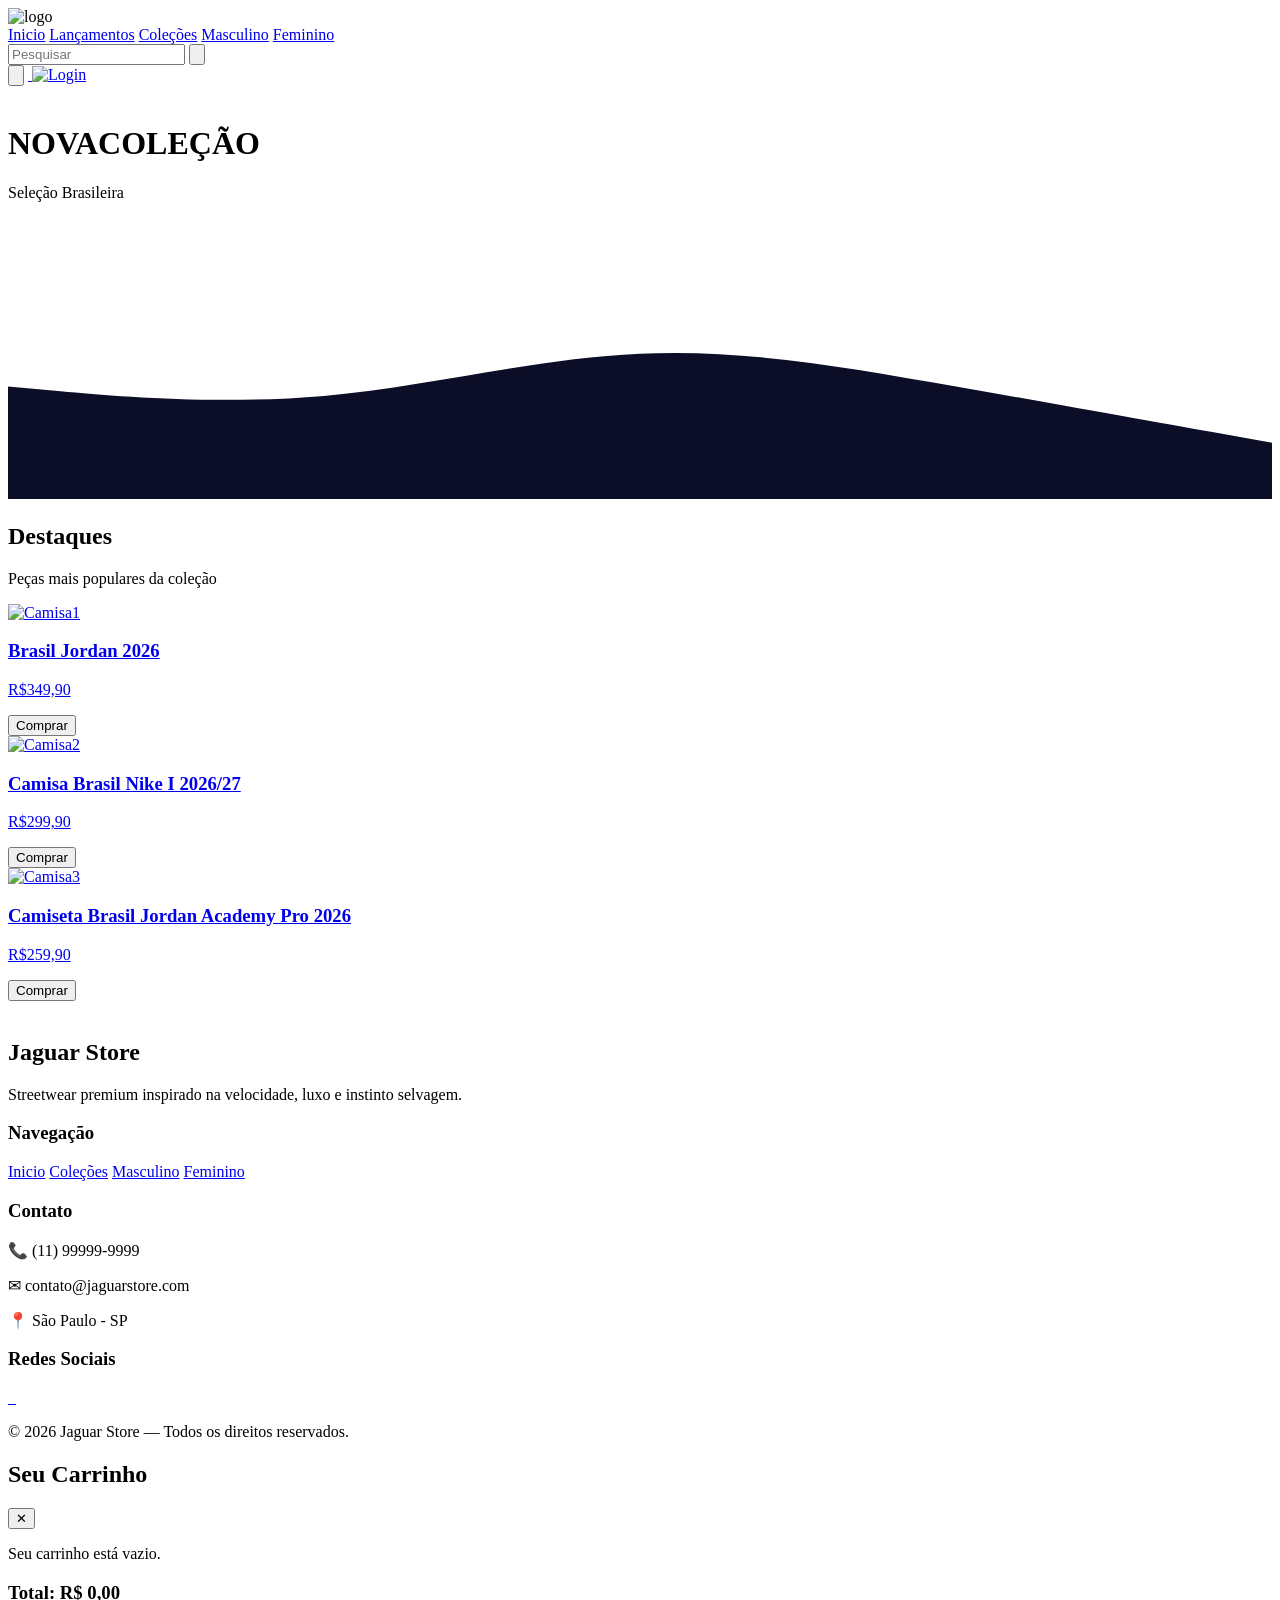
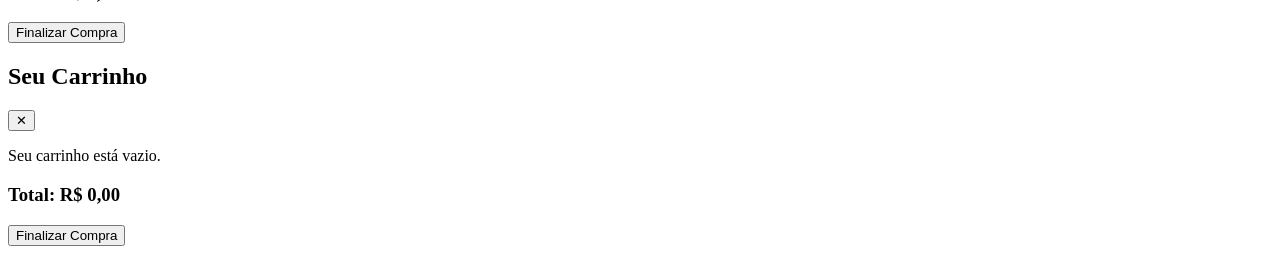
==== index.html @ 78019a93 "Rename site-camisas/index.html to index.html" ====
<!DOCTYPE html>
<html lang="pt-br">

<head>

<meta charset="UTF-8">
<meta name="viewport" content="width=device-width, initial-scale=1.0">

<title>Jaguar Store</title>

<link rel="stylesheet" href="estilo.css">

<style>
@import url('https://fonts.googleapis.com/css2?family=Climate+Crisis:YEAR@1979&family=Montserrat:wght@300;400;500;600;700&display=swap');
</style>

</head>

<body>

<!-- HEADER -->

<header>

<nav class="menu">

<!-- LOGO -->

<img src="imagens/leopard-jaguar-vector-sketch-Graphics-14403663-3-580x387-removebg-preview.png"
alt="logo"
class="logo">

<div class="menu-toggle" onclick="toggleMenu()">

<span></span>
<span></span>
<span></span>

</div>

<!-- LINKS -->

<div class="Links" id="mobileMenu">

<a href="index.html">Inicio</a>
<a href="#">Lançamentos</a>
<a href="#">Coleções</a>
<a href="#">Masculino</a>
<a href="#">Feminino</a>

</div>

<!-- PESQUISA -->

<div class="pesquisar">

<input type="text" placeholder="Pesquisar">

<button>
<img src="imagens/64673.png" alt="">
</button>

</div>

<!-- ICONES -->

<div class="header-icons">

<button class="fav-btn"
onclick="toggleFavorite(event, this)">

<img src="imagens/coracao2.png"
alt="">

</button>

<a href="#"
onclick="toggleCart()">

<img src="imagens/carrinho.png"
alt=""
class="icon-img">

</a>

<a href="#">
<img src="imagens/user3.png"
alt="Login"
class="icon-img">
</a>

</div>

</nav>

</header>

<!-- BANNER -->

<div class="main-banner">

<div class="slides">

<img src="imagens/streetwear-collection-2_low.webp" alt="">

<img src="imagens/streetwear_collection_1_3a67cfd645.jpg" alt="">

<img src="imagens/jordan_brand_x_brasil_away_kit_2e76a03cfc.jpg" alt="">

</div>

</div>

<!-- TEXTO DO BANNER -->

<div class="textimg">

<h1>NOVA<span>COLEÇÃO</span></h1>

<p>Seleção Brasileira</p>

</div>

<!-- ONDA -->

<div class="wave-divider">

<svg xmlns="http://www.w3.org/2000/svg"
viewBox="0 0 1440 320"
preserveAspectRatio="none">

<path fill="#0c0d26"
fill-opacity="1"

d="M0,192L60,197.3C120,203,240,213,360,202.7C480,192,600,160,720,154.7C840,149,960,171,1080,192C1200,213,1320,235,1380,245.3L1440,256L1440,320L1380,320C1320,320,1200,320,1080,320C960,320,840,320,720,320C600,320,480,320,360,320C240,320,120,320,60,320L0,320Z">

</path>

</svg>

</div>

<!-- CONTEUDO -->
<!--CARDS-->
<div class="container">
    <section class="products">

<div class="section-title">
    <h2>Destaques</h2>
<p>Peças mais populares da coleção</p>
</div>

<div class="cards-container">
<!--CARD1-->
<a href="Camiseta.html" class="card">
<div class="card-image">
<img src="imagens/Camisa1" alt="Camisa1">
</div>
<div class="card-info">
<h3>Brasil Jordan 2026</h3>
<p class="price">R$349,90</p>
<button>Comprar</button>
</div>
</a>


<!--CARD2-->
<a href="Camiseta2.html" class="card">
<div class="card-image">
<img src="imagens/Camisa2" alt="Camisa2">
</div>
<div class="card-info">
<h3>Camisa Brasil Nike I 2026/27</h3>
<p class="price">R$299,90</p>
<button>Comprar</button>
</div>
</a>


<!--CARD3-->
<a href="Camiseta3.html" class="card">
<div class="card-image">
<img src="imagens/Camisa3" alt="Camisa3">
</div>
<div class="card-info">
<h3>Camiseta Brasil Jordan Academy Pro 2026</h3>
<p class="price">R$259,90</p>
<button>Comprar</button>
</div>
</a>
</div>
</section>
</div>

<!-- FOOTER -->

<footer class="footer">

<div class="footer-container">

<!-- LOGO -->

<div class="footer-brand">

<img
src="imagens/leopard-jaguar-vector-sketch-Graphics-14403663-3-580x387-removebg-preview.png"
alt="">

<h2>Jaguar Store</h2>

<p>
Streetwear premium inspirado na velocidade,
luxo e instinto selvagem.
</p>

</div>

<!-- LINKS -->

<div class="footer-links">

<h3>Navegação</h3>

<a href="#">Inicio</a>
<a href="#">Coleções</a>
<a href="#">Masculino</a>
<a href="#">Feminino</a>

</div>

<!-- CONTATO -->

<div class="footer-contact">

<h3>Contato</h3>

<p>📞 (11) 99999-9999</p>

<p>✉ contato@jaguarstore.com</p>

<p>📍 São Paulo - SP</p>

</div>

<!-- REDES -->

<div class="footer-social">

<h3>Redes Sociais</h3>

<div class="social-icons">

<a href="#">
<img src="imagens/instagram.png" alt="">
</a>

<a href="#">
<img src="imagens/tiktok.png" alt="">
</a>

<a href="#">
<img src="imagens/twitter.png" alt="">
</a>

</div>

</div>

</div>

<div class="footer-bottom">

<p>
© 2026 Jaguar Store — Todos os direitos reservados.
</p>

</div>

</footer>
<!-- CARRINHO -->

<div class="cart-sidebar" id="cartSidebar">

<div class="cart-header">

<h2>Seu Carrinho</h2>

<button onclick="toggleCart()">
✕
</button>

</div>

<div class="cart-items" id="cartItems">

<p class="empty-cart">
Seu carrinho está vazio.
</p>

</div>

<div class="cart-footer">

<h3 id="cartTotal">
Total: R$ 0,00
</h3>

<button class="checkout-btn">
Finalizar Compra
</button>

</div>

</div>
<script>

/* MENU MOBILE */

function toggleMenu(){

document
.getElementById("mobileMenu")
.classList
.toggle("active");

}

/* CARRINHO */

function toggleCart(){

document
.getElementById("cartSidebar")
.classList
.toggle("active");

}

/* FAVORITOS */

function toggleFavorite(event, button){

event.preventDefault();

button.classList.toggle("favorited");

}

/* SLIDER PRODUTO */

const images = [
"imagens/camisa1.webp",
"imagens/camisa2.webp",
"imagens/camisa3.webp"
];

let current = 0;

const mainImage =
document.getElementById("currentImage");

/* TROCA MANUAL */

function changeImage(element){

if(!mainImage) return;

mainImage.src = element.src;

}

/* AUTO SLIDE */

function autoSlide(){

if(!mainImage) return;

current++;

if(current >= images.length){
current = 0;
}

mainImage.style.opacity = "0.6";

setTimeout(() => {

mainImage.src = images[current];

mainImage.style.opacity = "1";

}, 250);

}

/* TEMPO */

if(mainImage){
setInterval(autoSlide, 5000);
}
</script>
<!-- CARRINHO -->

<div class="cart-sidebar" id="cartSidebar">

<div class="cart-header">

<h2>Seu Carrinho</h2>

<button onclick="toggleCart()">
✕
</button>

</div>

<div class="cart-items" id="cartItems">

<p class="empty-cart">
Seu carrinho está vazio.
</p>

</div>

<div class="cart-footer">

<h3 id="cartTotal">
Total: R$ 0,00
</h3>

<button class="checkout-btn">
Finalizar Compra
</button>

</div>

</div>
        </body>
        


</html>
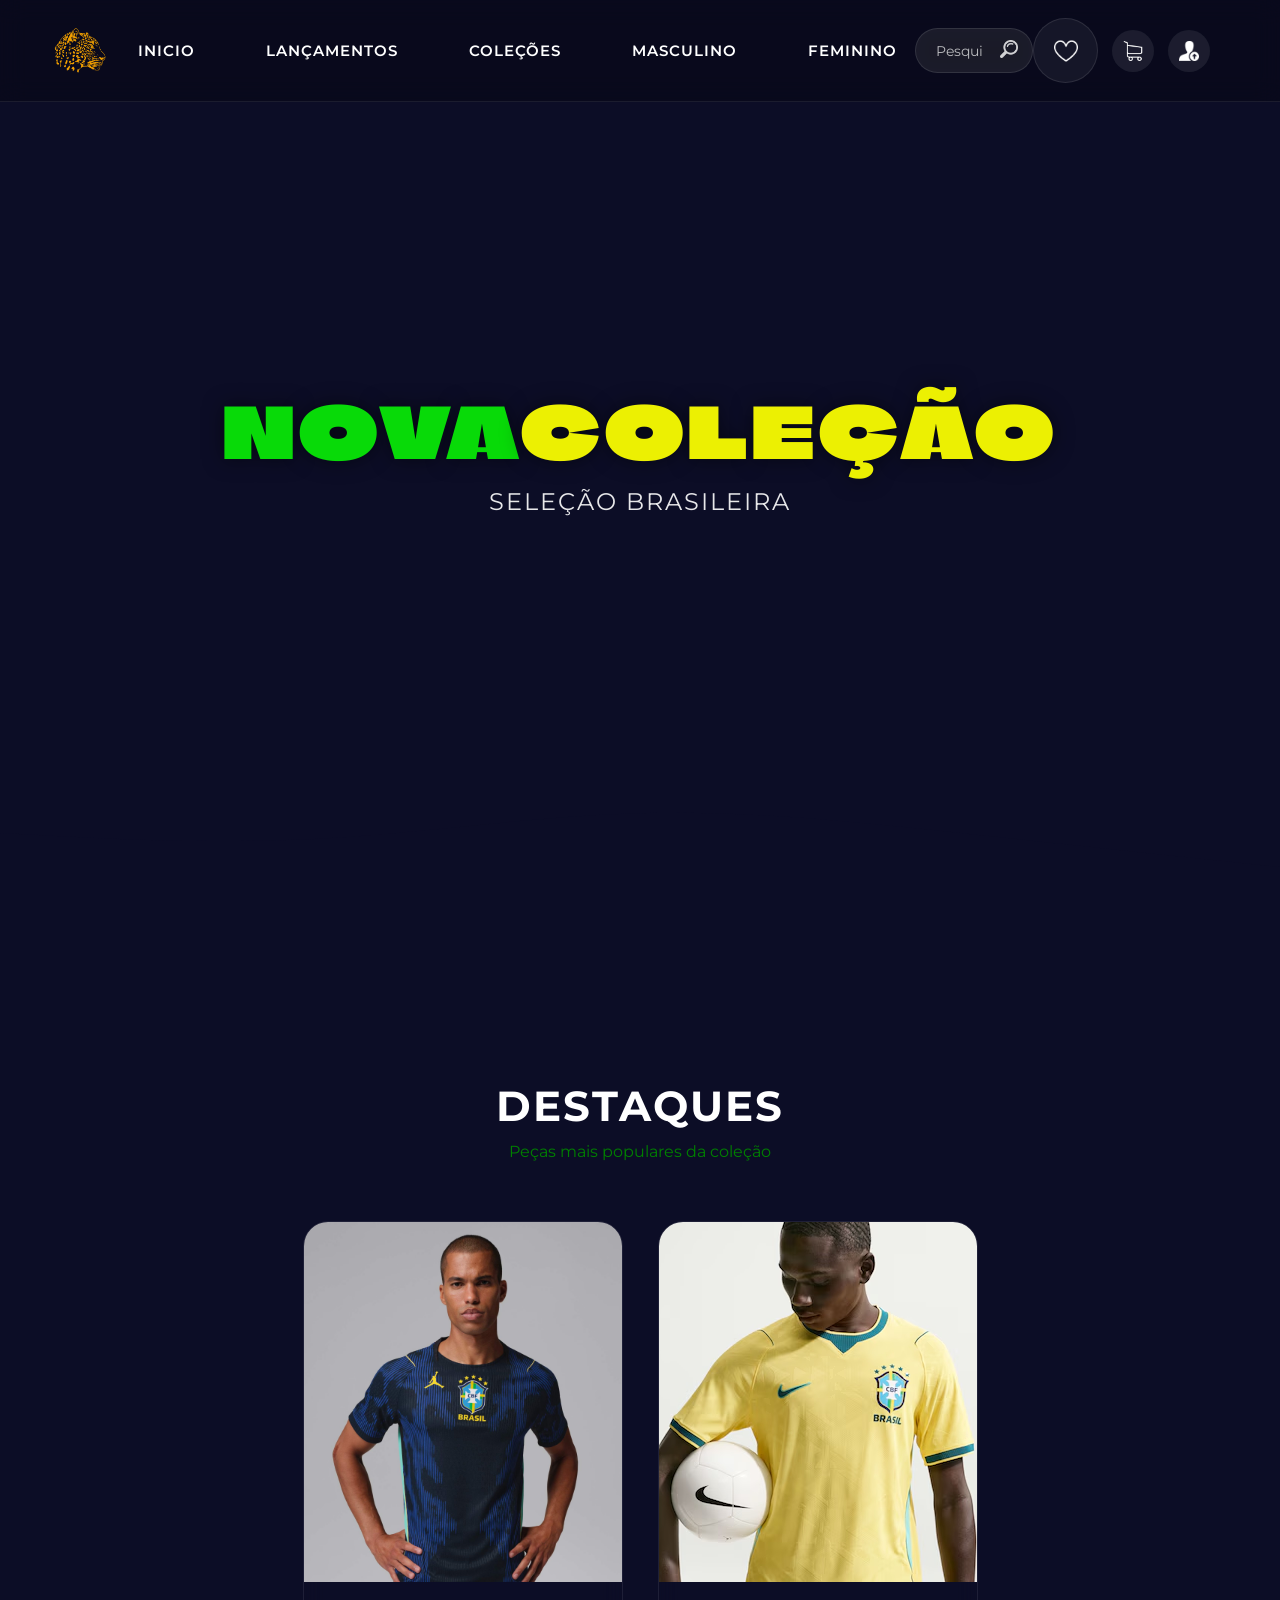
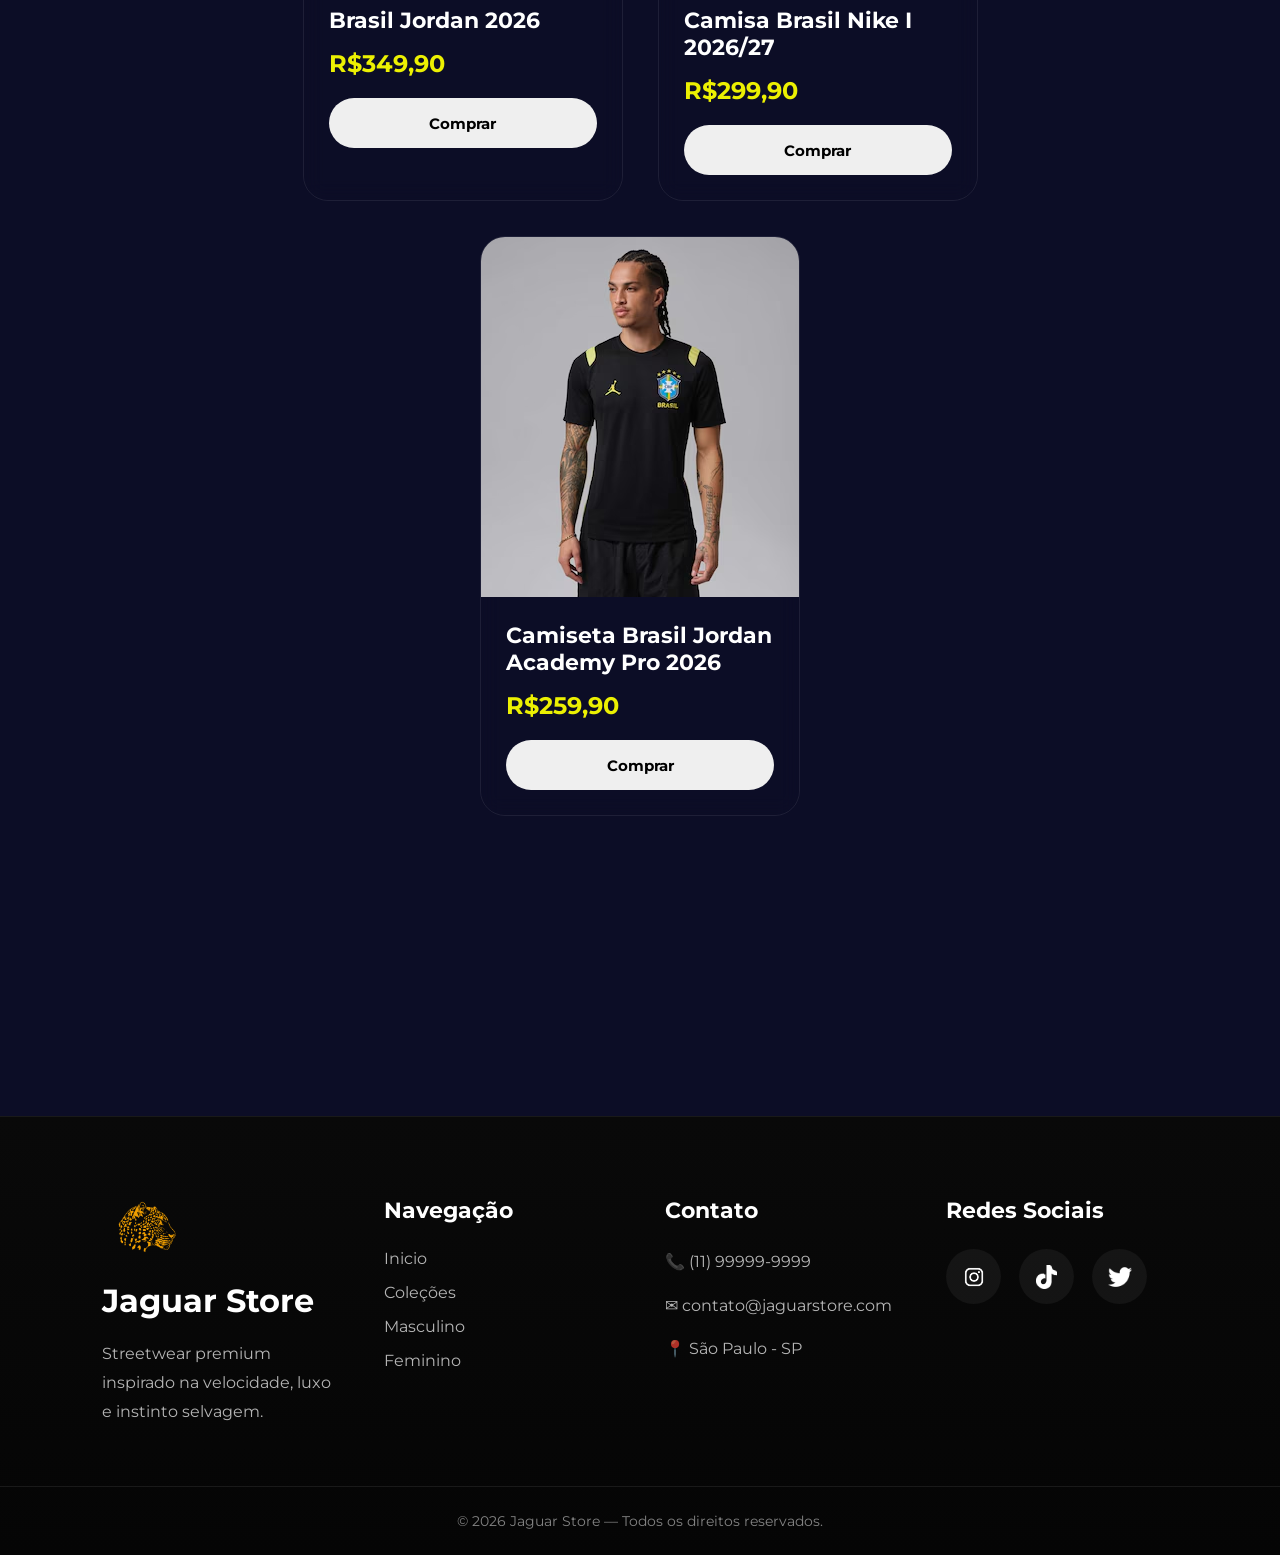
==== commit 8ad88a9c: "Add files via upload" ====
--- a/index.html
+++ b/index.html
@@ -438,4 +438,4 @@
         
 
 
-</html>
+</html>
--- a/estilo.css
+++ b/estilo.css
@@ -0,0 +1,1510 @@
+*{
+  margin: 0;
+  padding: 0;
+  box-sizing: border-box;
+  font-family: "Montserrat", Arial, sans-serif;
+  }
+  
+  body{
+  background-color: #0c0d26;
+  overflow-x: hidden;
+  }
+  
+  /* MENU */
+  
+  .menu{
+  display: flex;
+  align-items: center;
+  justify-content: space-between;
+  
+  padding: 18px 40px;
+  
+  width: 100%;
+  
+  position: fixed;
+  top: 0;
+  left: 0;
+  
+  z-index: 1000;
+  
+  background: rgba(0,0,0,0.25);
+  backdrop-filter: blur(12px);
+  
+  border-bottom: 1px solid rgba(255,255,255,0.08);
+  
+  transition: 0.3s;
+  }
+  
+  /* LOGO */
+  
+  .logo{
+  width: 80px;
+  
+  filter: brightness(0) saturate(100%) invert(58%) sepia(90%)
+  saturate(1400%) hue-rotate(5deg);
+  
+  transition: 0.3s;
+  }
+  
+  .logo:hover{
+  transform: scale(1.05);
+  }
+  
+  /* LINKS */
+  
+  .Links{
+  display: flex;
+  gap: 35px;
+  }
+  
+  .Links a{
+  color: white;
+  text-decoration: none;
+  
+  font-size: 15px;
+  font-weight: 600;
+  
+  text-transform: uppercase;
+  letter-spacing: 1px;
+  
+  padding: 10px 18px;
+  
+  border-radius: 30px;
+  
+  transition: 0.3s ease;
+  }
+  
+  .Links a:hover{
+  background: rgba(255,255,255,0.08);
+  
+  color: rgb(236, 240, 2);
+  
+  box-shadow: 0 0 15px rgba(236,240,2,0.25);
+  
+  transform: translateY(-2px);
+  }
+  
+  /* PESQUISA */
+  
+  .pesquisar{
+  display: flex;
+  align-items: center;
+  
+  position: relative;
+  
+  width: 320px;
+  height: 45px;
+  }
+  
+  .pesquisar input{
+  width: 100%;
+  height: 100%;
+  
+  padding: 0 50px 0 20px;
+  
+  border-radius: 40px;
+  
+  border: 1px solid rgba(255,255,255,0.1);
+  
+  background: rgba(255,255,255,0.08);
+  
+  backdrop-filter: blur(10px);
+  
+  outline: none;
+  
+  color: white;
+  
+  font-size: 14px;
+  
+  transition: 0.3s;
+  }
+  
+  .pesquisar input::placeholder{
+  color: rgba(255,255,255,0.7);
+  }
+  
+  .pesquisar input:focus{
+  border: 1px solid rgba(236,240,2,0.5);
+  
+  background: rgba(255,255,255,0.12);
+  
+  box-shadow: 0 0 15px rgba(236,240,2,0.2);
+  }
+  
+  .pesquisar button{
+  position: absolute;
+  
+  right: 15px;
+  
+  background: none;
+  border: none;
+  
+  cursor: pointer;
+  }
+  
+  .pesquisar button img{
+  width: 18px;
+  height: 18px;
+  
+  filter: brightness(0) invert(1);
+  
+  opacity: 0.8;
+  }
+  
+  /* ICONES */
+  
+  .header-icons{
+  display: flex;
+  align-items: center;
+  
+  gap: 14px;
+  
+  margin-right: 30px;
+  }
+  
+  .header-icons a{
+  width: 42px;
+  height: 42px;
+  
+  display: flex;
+  align-items: center;
+  justify-content: center;
+  
+  border-radius: 50%;
+  
+  background: rgba(255,255,255,0.08);
+  
+  transition: 0.3s;
+  }
+  
+  .header-icons a:hover{
+  background: rgba(236,240,2,0.15);
+  
+  transform: translateY(-3px);
+  
+  box-shadow: 0 0 15px rgba(236,240,2,0.3);
+  }
+  
+  .icon-img{
+  width: 20px;
+  height: 20px;
+  
+  object-fit: contain;
+  
+  filter: brightness(0) invert(1);
+  
+  transition: 0.3s;
+  }
+  
+  /* BANNER */
+  
+  .main-banner{
+  width: 100%;
+  height: 100vh;
+  
+  overflow: hidden;
+  
+  position: relative;
+  }
+  
+  .slides{
+  position: relative;
+  
+  width: 100%;
+  height: 100%;
+  }
+  
+  .slides img{
+  position: absolute;
+  
+  width: 100%;
+  height: 100%;
+  
+  object-fit: cover;
+  
+  opacity: 0;
+  
+  animation: fadeBanner 15s infinite;
+  }
+  
+  .slides img:nth-child(1){
+  animation-delay: 0s;
+  }
+  
+  .slides img:nth-child(2){
+  animation-delay: 5s;
+  }
+  
+  .slides img:nth-child(3){
+  animation-delay: 10s;
+  }
+  
+  @keyframes fadeBanner{
+  
+  0%{
+  opacity: 0;
+  }
+  
+  5%{
+  opacity: 1;
+  }
+  
+  30%{
+  opacity: 1;
+  }
+  
+  35%{
+  opacity: 0;
+  }
+  
+  100%{
+  opacity: 0;
+  }
+  
+  }
+  
+  /* TEXTO DO BANNER */
+  
+  .textimg{
+  position: absolute;
+  
+  top: 50%;
+  left: 50%;
+  
+  transform: translate(-50%, -50%);
+  
+  text-align: center;
+  
+  color: white;
+  
+  z-index: 10;
+  }
+  
+  .textimg h1{
+  font-size: 70px;
+  
+  letter-spacing: 5px;
+  
+  font-family: "Climate Crisis", sans-serif;
+  
+  font-variation-settings:"YEAR" 1979;
+  
+  color: rgb(8, 218, 8);
+  
+  text-shadow: 0 0 20px rgba(0,0,0,0.5);
+  }
+  
+  .textimg h1 span{
+  color: rgb(236, 240, 2);
+  
+  font-family: "Climate Crisis", sans-serif;
+  font-variation-settings:"YEAR" 1979;
+  }
+  
+  .textimg p{
+  font-size: 24px;
+  
+  margin-top: 10px;
+  
+  letter-spacing: 2px;
+  
+  text-transform: uppercase;
+  
+  color: rgba(255,255,255,0.9);
+  }
+  
+  /* ONDA */
+  
+  .wave-divider{
+  position: absolute;
+  bottom: -1px;
+  width: 100%;
+  left: 0;
+  overflow: hidden;
+  line-height: 0;
+  z-index: 15;
+  }
+  
+  .wave-divider svg{
+  display: block;
+  
+  width: 100%;
+  height: 170px;
+  }
+
+  body {
+    overflow-x: hidden;
+  }
+  
+  /* CONTEUDO ABAIXO */
+  
+  .container{
+  padding: 80px 8%;
+  min-height: 500px;
+  }
+
+
+
+
+  /*PRODUTOS*/
+
+.products{
+  padding: 100px 8%;
+  position: relative !important;
+  z-index: 30;
+}
+
+
+.section-title{
+text-align: center;
+margin-bottom: 60px;
+}
+
+.section-title h2{
+font-size: 42px;
+color: rgb(255, 255, 255);
+margin-bottom: 10px;
+letter-spacing: 2px;
+text-transform: uppercase;
+}
+
+.section-title p{
+  color: green;
+  font-size: 16px;
+}
+
+.cards-container{
+  display: flex !important;
+  justify-content: center !important;
+  gap: 35px;
+flex-wrap: wrap;
+}
+
+
+/*CARDS*/
+
+.card{
+width: 320px;
+background: rgba(255, 255, 255, 0,5);
+border: 1px solid rgba(255, 255, 255,0.08);
+border-radius: 25px;
+overflow: hidden;
+backdrop-filter: blur(10px);
+transition: 0.4s ease;
+position: relative !important;
+text-decoration: none;
+color: white;
+}
+
+.card h3{
+text-decoration: none;
+color: white;
+}
+
+.card:visited{
+color: white;
+}
+
+
+
+.card:hover{
+  transform: translateY(-10px);
+  box-shadow: rgba(0, 190, 9, 0.322) 0px 50px 80px -20px, rgba(0, 190, 9, 0.322) 0px 30px 60px -30px;
+}
+
+/*IMAGEM*/
+
+.card-image{
+  width: 100%;
+  height: 360px;
+  overflow: hidden;
+}
+
+.card-image img{
+width: 100%;
+height: 100%;
+object-fit: cover;
+transition: 0.5s;
+}
+
+.card:hover .card-image img{
+  transform: scale(1.05);
+}
+
+/*INFO*/
+
+.card-info{
+  padding: 25px;
+}
+
+.card-info h3{
+  color: white;
+  font-size: 22px;
+  margin-bottom: 15px;
+}
+
+.price{
+  font-size: 24px;
+  font-weight: bold;
+  color: rgb(236, 240, 2);
+  margin-bottom: 20px;
+}
+
+/*BOTAO*/
+
+.card-info button{
+  width: 100%;
+  height: 50px;
+  border: none;
+  border-radius: 40px;
+  background: linear-gradient(90deg, (rgb(8, 218, 8)) rgb(236, 240, 2));
+  color: black;
+  font-size: 15px;
+  font-weight: bold;
+  cursor: pointer;
+  transition: 0.3s;
+}
+
+.card-info button:hover{
+  transform: scale(1.03);
+  box-shadow: 0 0 20px rgba(236, 240, 2, 0.35);
+}
+
+/* PAGINA PRODUTO */
+
+.product-page{
+width: 100%;
+
+min-height: 100vh;
+
+padding: 140px 7% 80px;
+
+display: flex;
+justify-content: center;
+align-items: flex-start;
+
+gap: 90px;
+
+background:
+linear-gradient(
+180deg,
+#080808,
+#0c0d26
+);
+
+flex-wrap: wrap;
+}
+
+/* GALERIA */
+
+.product-gallery{
+flex: 1;
+min-width: 350px;
+max-width: 650px;
+}
+
+/* IMAGEM PRINCIPAL */
+
+.main-product-image{
+width: 100%;
+
+height: 700px;
+
+background: rgba(255,255,255,0.04);
+
+border-radius: 35px;
+
+overflow: hidden;
+
+display: flex;
+align-items: center;
+justify-content: center;
+
+backdrop-filter: blur(10px);
+
+border: 1px solid rgba(255,255,255,0.08);
+}
+
+.main-product-image img{
+width: 100%;
+height: 100%;
+
+object-fit: cover;
+
+transition: 0.5s;
+}
+
+/* MINIATURAS */
+
+.product-thumbs{
+display: flex;
+
+gap: 18px;
+
+margin-top: 25px;
+}
+
+.product-thumbs img{
+width: 110px;
+height: 110px;
+
+object-fit: cover;
+
+border-radius: 20px;
+
+cursor: pointer;
+
+border: 2px solid transparent;
+
+transition: 0.3s;
+}
+
+.product-thumbs img:hover{
+border-color: rgb(236,240,2);
+
+transform: translateY(-5px);
+}
+
+/* DESCRIÇÃO */
+
+.product-description-box{
+margin-top: 40px;
+
+padding: 30px;
+
+border-radius: 30px;
+
+background: rgba(255,255,255,0.04);
+
+border: 1px solid rgba(255,255,255,0.08);
+
+backdrop-filter: blur(10px);
+}
+
+.product-description-box h3{
+font-size: 24px;
+
+color: white;
+
+margin-bottom: 20px;
+}
+
+.product-description-box p{
+color: rgba(255,255,255,0.75);
+
+font-size: 16px;
+
+line-height: 1.9;
+}
+
+/* DIREITA */
+
+.product-info{
+flex: 1;
+
+min-width: 320px;
+max-width: 500px;
+
+padding-top: 40px;
+
+color: white;
+}
+
+/* TITULO */
+
+.product-info h1{
+font-size: 56px;
+
+line-height: 1.1;
+
+margin-bottom: 30px;
+
+text-transform: uppercase;
+}
+
+/* PREÇO */
+
+.product-price{
+font-size: 42px;
+
+font-weight: bold;
+
+color: rgb(236,240,2);
+
+margin-bottom: 45px;
+}
+
+/* TAMANHOS */
+
+.sizes h3{
+font-size: 20px;
+
+margin-bottom: 20px;
+}
+
+.size-buttons{
+display: flex;
+
+gap: 15px;
+
+margin-bottom: 50px;
+}
+
+.size-buttons button{
+width: 65px;
+height: 65px;
+
+border-radius: 18px;
+
+border: 1px solid rgba(255,255,255,0.1);
+
+background: rgba(255,255,255,0.04);
+
+color: white;
+
+font-size: 18px;
+font-weight: bold;
+
+cursor: pointer;
+
+transition: 0.3s;
+}
+
+.size-buttons button:hover{
+background: rgb(236,240,2);
+
+color: black;
+
+transform: translateY(-4px);
+}
+
+/* BOTÕES */
+
+.product-buttons{
+display: flex;
+
+align-items: center;
+
+gap: 20px;
+}
+
+/* COMPRAR */
+
+.buy-btn{
+flex: 1;
+
+height: 65px;
+
+border: none;
+border-radius: 50px;
+
+background:
+linear-gradient(
+90deg,
+rgb(8,218,8),
+rgb(236,240,2)
+);
+
+color: black;
+
+font-size: 17px;
+font-weight: bold;
+
+cursor: pointer;
+
+transition: 0.3s;
+}
+
+.buy-btn:hover{
+transform: scale(1.03);
+
+box-shadow:
+0 0 30px rgba(236,240,2,0.35);
+}
+
+/* FAVORITAR */
+
+.fav-btn{
+width: 65px;
+height: 65px;
+
+border-radius: 50%;
+
+border: 1px solid rgba(255,255,255,0.1);
+
+background: rgba(255,255,255,0.05);
+
+display: flex;
+align-items: center;
+justify-content: center;
+
+cursor: pointer;
+
+transition: 0.3s;
+}
+
+.fav-btn img{
+width: 24px;
+height: 24px;
+
+filter: brightness(0) invert(1);
+
+transition: 0.3s;
+}
+
+.fav-btn:hover{
+background: rgba(255,0,80,0.15);
+
+transform: scale(1.08);
+
+box-shadow:
+0 0 20px rgba(255,0,80,0.25);
+}
+
+.fav-btn:hover img{
+filter:
+brightness(0)
+saturate(100%)
+invert(19%)
+sepia(96%)
+saturate(7485%)
+hue-rotate(340deg)
+brightness(100%)
+contrast(104%);
+}
+
+/* FOOTER */
+
+.footer{
+margin-top: 120px;
+
+background:
+linear-gradient(
+180deg,
+#090909,
+#050505
+);
+
+padding-top: 80px;
+
+border-top:
+1px solid rgba(255,255,255,0.08);
+}
+
+/* CONTAINER */
+
+.footer-container{
+width: 100%;
+
+display: flex;
+justify-content: space-between;
+
+gap: 50px;
+
+padding: 0 8% 60px;
+
+flex-wrap: wrap;
+}
+
+/* COLUNAS */
+
+.footer-brand,
+.footer-links,
+.footer-contact,
+.footer-social{
+flex: 1;
+min-width: 220px;
+}
+
+/* LOGO */
+
+.footer-brand img{
+width: 90px;
+
+margin-bottom: 20px;
+
+filter:
+brightness(0)
+saturate(100%)
+invert(58%)
+sepia(90%)
+saturate(1400%)
+hue-rotate(5deg);
+}
+
+.footer-brand h2{
+font-size: 32px;
+
+color: white;
+
+margin-bottom: 20px;
+}
+
+.footer-brand p{
+color: rgba(255,255,255,0.7);
+
+line-height: 1.8;
+}
+
+/* TITULOS */
+
+.footer h3{
+font-size: 22px;
+
+color: white;
+
+margin-bottom: 25px;
+}
+
+/* LINKS */
+
+.footer-links{
+display: flex;
+flex-direction: column;
+}
+
+.footer-links a{
+color: rgba(255,255,255,0.7);
+
+text-decoration: none;
+
+margin-bottom: 15px;
+
+transition: 0.3s;
+}
+
+.footer-links a:hover{
+color: rgb(236,240,2);
+
+transform: translateX(5px);
+}
+
+/* CONTATO */
+
+.footer-contact p{
+color: rgba(255,255,255,0.7);
+
+margin-bottom: 18px;
+
+line-height: 1.6;
+}
+
+/* REDES */
+
+.social-icons{
+display: flex;
+gap: 18px;
+}
+
+.social-icons a{
+width: 55px;
+height: 55px;
+
+border-radius: 50%;
+
+background: rgba(255,255,255,0.05);
+
+display: flex;
+align-items: center;
+justify-content: center;
+
+transition: 0.3s;
+}
+
+.social-icons a:hover{
+background: rgba(236,240,2,0.12);
+
+transform: translateY(-5px);
+
+box-shadow:
+0 0 20px rgba(236,240,2,0.25);
+}
+
+.social-icons img{
+width: 24px;
+height: 24px;
+
+object-fit: contain;
+
+filter: brightness(0) invert(1);
+}
+
+/* BOTTOM */
+
+.footer-bottom{
+border-top:
+1px solid rgba(255,255,255,0.08);
+
+padding: 25px;
+
+text-align: center;
+}
+
+.footer-bottom p{
+color: rgba(255,255,255,0.5);
+
+font-size: 14px;
+}
+
+/* ========================= */
+/* RESPONSIVIDADE MOBILE */
+/* ========================= */
+
+@media (max-width: 900px){
+
+/* MENU */
+
+.menu{
+flex-direction: column;
+
+padding: 20px;
+
+gap: 20px;
+}
+
+/* LINKS */
+
+.Links{
+flex-wrap: wrap;
+
+justify-content: center;
+
+gap: 15px;
+}
+
+.Links a{
+font-size: 13px;
+
+padding: 8px 14px;
+}
+
+/* PESQUISA */
+
+.pesquisar{
+width: 100%;
+max-width: 350px;
+}
+
+/* ICONES */
+
+.header-icons{
+margin-right: 0;
+}
+
+/* BANNER */
+
+.textimg{
+width: 90%;
+}
+
+.textimg h1{
+font-size: 42px;
+
+line-height: 1.1;
+}
+
+.textimg p{
+font-size: 16px;
+}
+
+/* INTRO */
+
+.intro-content h1{
+font-size: 36px;
+
+line-height: 1.2;
+}
+
+.intro-content p{
+font-size: 15px;
+
+padding: 0 15px;
+}
+
+.intro-buttons{
+flex-direction: column;
+align-items: center;
+}
+
+.enter-btn,
+.exit-btn{
+width: 220px;
+}
+
+/* CARDS */
+
+.cards-container{
+flex-direction: column;
+align-items: center;
+}
+
+.card{
+width: 100%;
+max-width: 340px;
+}
+
+/* PRODUTO */
+
+.product-page{
+padding-top: 120px;
+
+gap: 50px;
+}
+
+/* IMAGEM */
+
+.main-product-image{
+height: 450px;
+}
+
+/* MINIATURAS */
+
+.product-thumbs{
+justify-content: center;
+flex-wrap: wrap;
+}
+
+.product-thumbs img{
+width: 90px;
+height: 90px;
+}
+
+/* INFO PRODUTO */
+
+.product-info{
+padding-top: 0;
+}
+
+.product-info h1{
+font-size: 38px;
+}
+
+.product-price{
+font-size: 32px;
+}
+
+/* TAMANHOS */
+
+.size-buttons{
+flex-wrap: wrap;
+}
+
+/* BOTÕES */
+
+.product-buttons{
+flex-direction: column;
+align-items: stretch;
+}
+
+.buy-btn{
+width: 100%;
+}
+
+.fav-btn{
+width: 100%;
+border-radius: 20px;
+}
+
+/* FOOTER */
+
+.footer-container{
+flex-direction: column;
+
+gap: 45px;
+}
+
+.footer-brand,
+.footer-links,
+.footer-contact,
+.footer-social{
+width: 100%;
+}
+
+/* REDES */
+
+.social-icons{
+justify-content: flex-start;
+}
+
+}
+
+/* ========================= */
+/* CELULARES PEQUENOS */
+/* ========================= */
+
+@media (max-width: 600px){
+
+/* MENU */
+
+.menu{
+padding: 15px;
+}
+
+/* LOGO */
+
+.logo{
+width: 65px;
+}
+
+/* LINKS */
+
+.Links{
+gap: 10px;
+}
+
+.Links a{
+font-size: 12px;
+
+padding: 7px 10px;
+}
+
+/* PESQUISA */
+
+.pesquisar{
+height: 42px;
+}
+
+/* BANNER */
+
+.textimg h1{
+font-size: 30px;
+
+letter-spacing: 2px;
+}
+
+.textimg p{
+font-size: 14px;
+}
+
+/* INTRO */
+
+.intro-logo{
+width: 120px;
+}
+
+.intro-content h1{
+font-size: 28px;
+}
+
+/* ONDA */
+
+.wave-divider svg{
+height: 100px;
+}
+
+/* CARDS */
+
+.card{
+max-width: 100%;
+}
+
+.card-image{
+height: 300px;
+}
+
+/* TITULOS */
+
+.section-title h2{
+font-size: 32px;
+}
+
+/* PRODUTO */
+
+.main-product-image{
+height: 350px;
+
+border-radius: 25px;
+}
+
+.product-info h1{
+font-size: 30px;
+}
+
+.product-price{
+font-size: 28px;
+}
+
+.product-description-box{
+padding: 22px;
+}
+
+/* TAMANHOS */
+
+.size-buttons button{
+width: 55px;
+height: 55px;
+
+font-size: 16px;
+}
+
+/* BOTÕES */
+
+.buy-btn{
+height: 58px;
+
+font-size: 15px;
+}
+
+/* FOOTER */
+
+.footer{
+padding-top: 60px;
+}
+
+.footer-brand h2{
+font-size: 26px;
+}
+
+.footer h3{
+font-size: 20px;
+}
+
+.footer-bottom p{
+font-size: 12px;
+}
+
+}
+/* ========================= */
+/* MENU MOBILE */
+/* ========================= */
+
+.menu-toggle{
+display: none;
+
+flex-direction: column;
+
+gap: 6px;
+
+cursor: pointer;
+}
+
+.menu-toggle span{
+width: 28px;
+height: 3px;
+
+background: white;
+
+border-radius: 10px;
+
+transition: 0.3s;
+}
+
+/* MOBILE */
+
+@media(max-width: 900px){
+
+.menu{
+flex-direction: row;
+flex-wrap: wrap;
+}
+
+/* HAMBURGUER */
+
+.menu-toggle{
+display: flex;
+}
+
+/* MENU */
+
+.Links{
+position: absolute;
+
+top: 100%;
+left: 0;
+
+width: 100%;
+
+background: rgba(0,0,0,0.92);
+
+backdrop-filter: blur(12px);
+
+flex-direction: column;
+
+align-items: center;
+
+padding: 30px 0;
+
+gap: 25px;
+
+max-height: 0;
+
+overflow: hidden;
+
+transition: 0.4s ease;
+}
+
+/* ABERTO */
+
+.Links.active{
+max-height: 500px;
+}
+
+}
+/* ========================= */
+/* CARRINHO */
+/* ========================= */
+
+.cart-sidebar{
+position: fixed;
+
+top: 0;
+right: -450px;
+
+width: 420px;
+max-width: 100%;
+
+height: 100vh;
+
+background: rgba(10,10,10,0.96);
+
+backdrop-filter: blur(20px);
+
+z-index: 999999;
+
+display: flex;
+flex-direction: column;
+
+transition: 0.5s ease;
+
+border-left:
+1px solid rgba(255,255,255,0.08);
+}
+
+/* ABRIR */
+
+.cart-sidebar.active{
+right: 0;
+}
+
+/* HEADER */
+
+.cart-header{
+display: flex;
+justify-content: space-between;
+align-items: center;
+
+padding: 25px;
+
+border-bottom:
+1px solid rgba(255,255,255,0.08);
+}
+
+.cart-header h2{
+color: white;
+}
+
+.cart-header button{
+background: none;
+border: none;
+
+color: white;
+
+font-size: 28px;
+
+cursor: pointer;
+}
+
+/* ITENS */
+
+.cart-items{
+flex: 1;
+
+padding: 25px;
+
+overflow-y: auto;
+}
+
+.empty-cart{
+color: rgba(255,255,255,0.5);
+}
+
+/* ITEM */
+
+.cart-item{
+display: flex;
+
+gap: 15px;
+
+margin-bottom: 20px;
+
+background: rgba(255,255,255,0.04);
+
+padding: 15px;
+
+border-radius: 20px;
+}
+
+.cart-item img{
+width: 90px;
+height: 90px;
+
+object-fit: cover;
+
+border-radius: 15px;
+}
+
+.cart-item-info h4{
+color: white;
+
+margin-bottom: 10px;
+}
+
+.cart-item-info p{
+color: rgb(236,240,2);
+}
+
+/* FOOTER */
+
+.cart-footer{
+padding: 25px;
+
+border-top:
+1px solid rgba(255,255,255,0.08);
+}
+
+.cart-footer h3{
+color: white;
+
+margin-bottom: 20px;
+}
+
+.checkout-btn{
+width: 100%;
+height: 55px;
+
+border: none;
+border-radius: 40px;
+
+background:
+linear-gradient(
+90deg,
+rgb(8,218,8),
+rgb(236,240,2)
+);
+
+font-weight: bold;
+
+cursor: pointer;
+}
+
+/* FAVORITADO */
+
+.fav-btn.favorited{
+background: rgba(255,0,80,0.18);
+
+box-shadow:
+0 0 20px rgba(255,0,80,0.3);
+}
+
+.fav-btn.favorited img{
+filter:
+brightness(0)
+saturate(100%)
+invert(19%)
+sepia(96%)
+saturate(7485%)
+hue-rotate(340deg)
+brightness(100%)
+contrast(104%);
+}
+
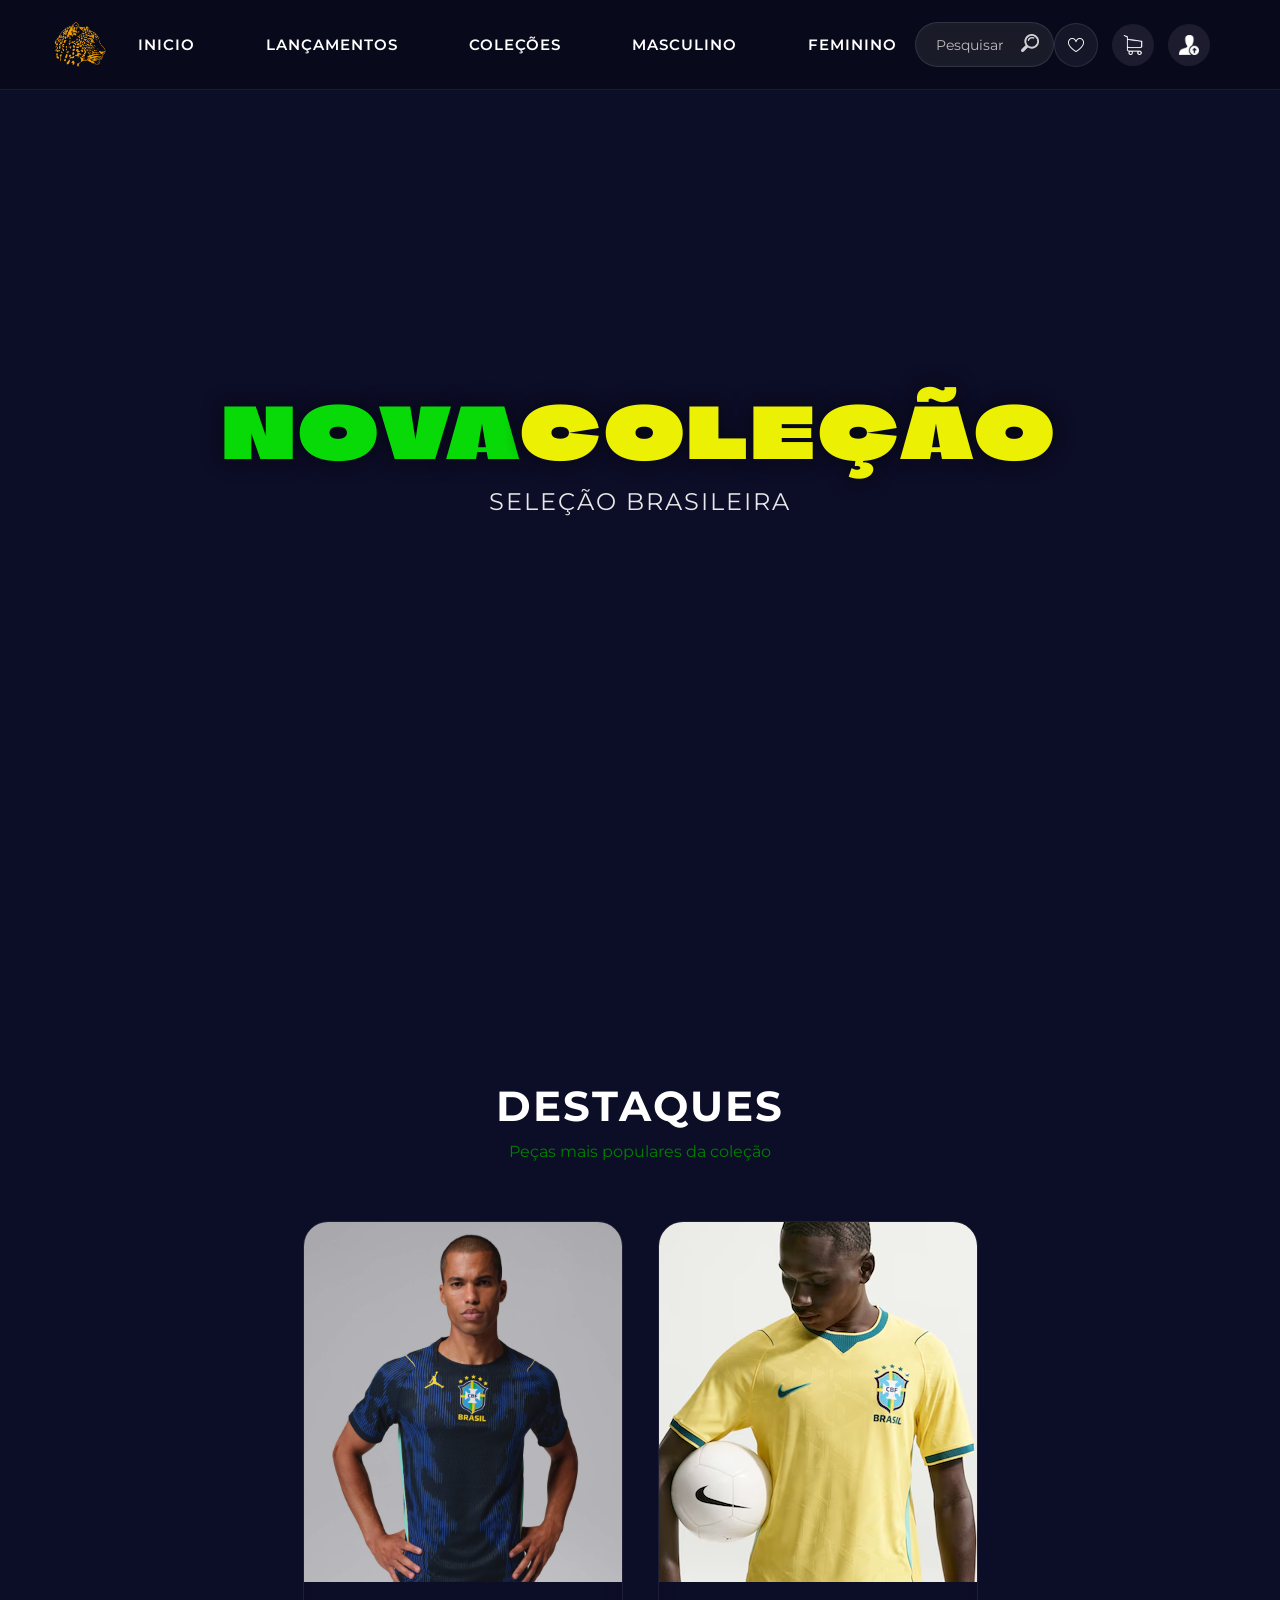
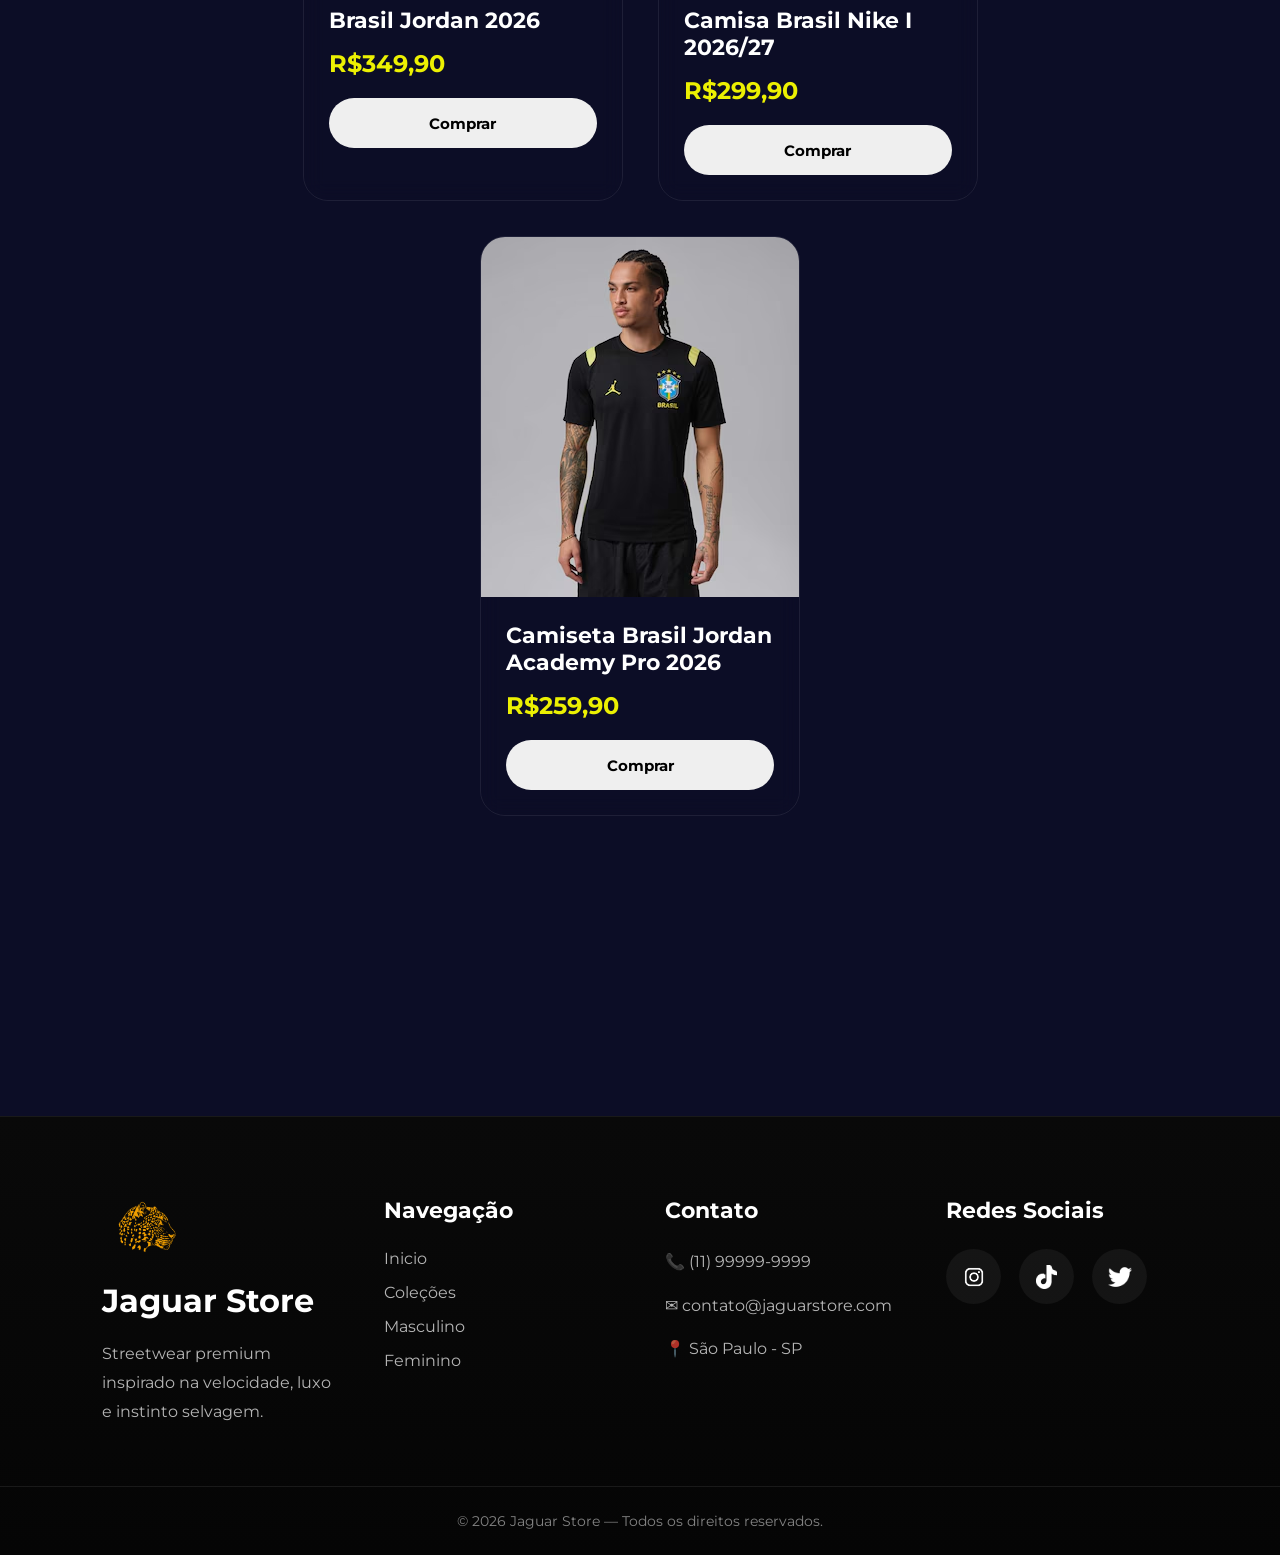
==== commit 4456ab40: "Add files via upload" ====
--- a/index.html
+++ b/index.html
@@ -41,7 +41,7 @@
 <!-- LINKS -->
 
 <div class="Links" id="mobileMenu">
-
+<button class="close-menu" onclick="toggleMenu()">✕</button>
 <a href="index.html">Inicio</a>
 <a href="#">Lançamentos</a>
 <a href="#">Coleções</a>
@@ -317,13 +317,10 @@
 /* MENU MOBILE */
 
 function toggleMenu(){
-
-document
-.getElementById("mobileMenu")
-.classList
-.toggle("active");
-
-}
+document.querySelector(".Links")
+.classList.toggle("active");
+}
+
 
 /* CARRINHO */
 
--- a/estilo.css
+++ b/estilo.css
@@ -725,8 +725,8 @@
 /* FAVORITAR */
 
 .fav-btn{
-width: 65px;
-height: 65px;
+width: 44px;
+height: 44px;
 
 border-radius: 50%;
 
@@ -744,8 +744,8 @@
 }
 
 .fav-btn img{
-width: 24px;
-height: 24px;
+width: 16px;
+height: 16px;
 
 filter: brightness(0) invert(1);
 
@@ -947,325 +947,7 @@
 }
 
 /* ========================= */
-/* RESPONSIVIDADE MOBILE */
-/* ========================= */
-
-@media (max-width: 900px){
-
-/* MENU */
-
-.menu{
-flex-direction: column;
-
-padding: 20px;
-
-gap: 20px;
-}
-
-/* LINKS */
-
-.Links{
-flex-wrap: wrap;
-
-justify-content: center;
-
-gap: 15px;
-}
-
-.Links a{
-font-size: 13px;
-
-padding: 8px 14px;
-}
-
-/* PESQUISA */
-
-.pesquisar{
-width: 100%;
-max-width: 350px;
-}
-
-/* ICONES */
-
-.header-icons{
-margin-right: 0;
-}
-
-/* BANNER */
-
-.textimg{
-width: 90%;
-}
-
-.textimg h1{
-font-size: 42px;
-
-line-height: 1.1;
-}
-
-.textimg p{
-font-size: 16px;
-}
-
-/* INTRO */
-
-.intro-content h1{
-font-size: 36px;
-
-line-height: 1.2;
-}
-
-.intro-content p{
-font-size: 15px;
-
-padding: 0 15px;
-}
-
-.intro-buttons{
-flex-direction: column;
-align-items: center;
-}
-
-.enter-btn,
-.exit-btn{
-width: 220px;
-}
-
-/* CARDS */
-
-.cards-container{
-flex-direction: column;
-align-items: center;
-}
-
-.card{
-width: 100%;
-max-width: 340px;
-}
-
-/* PRODUTO */
-
-.product-page{
-padding-top: 120px;
-
-gap: 50px;
-}
-
-/* IMAGEM */
-
-.main-product-image{
-height: 450px;
-}
-
-/* MINIATURAS */
-
-.product-thumbs{
-justify-content: center;
-flex-wrap: wrap;
-}
-
-.product-thumbs img{
-width: 90px;
-height: 90px;
-}
-
-/* INFO PRODUTO */
-
-.product-info{
-padding-top: 0;
-}
-
-.product-info h1{
-font-size: 38px;
-}
-
-.product-price{
-font-size: 32px;
-}
-
-/* TAMANHOS */
-
-.size-buttons{
-flex-wrap: wrap;
-}
-
-/* BOTÕES */
-
-.product-buttons{
-flex-direction: column;
-align-items: stretch;
-}
-
-.buy-btn{
-width: 100%;
-}
-
-.fav-btn{
-width: 100%;
-border-radius: 20px;
-}
-
-/* FOOTER */
-
-.footer-container{
-flex-direction: column;
-
-gap: 45px;
-}
-
-.footer-brand,
-.footer-links,
-.footer-contact,
-.footer-social{
-width: 100%;
-}
-
-/* REDES */
-
-.social-icons{
-justify-content: flex-start;
-}
-
-}
-
-/* ========================= */
-/* CELULARES PEQUENOS */
-/* ========================= */
-
-@media (max-width: 600px){
-
-/* MENU */
-
-.menu{
-padding: 15px;
-}
-
-/* LOGO */
-
-.logo{
-width: 65px;
-}
-
-/* LINKS */
-
-.Links{
-gap: 10px;
-}
-
-.Links a{
-font-size: 12px;
-
-padding: 7px 10px;
-}
-
-/* PESQUISA */
-
-.pesquisar{
-height: 42px;
-}
-
-/* BANNER */
-
-.textimg h1{
-font-size: 30px;
-
-letter-spacing: 2px;
-}
-
-.textimg p{
-font-size: 14px;
-}
-
-/* INTRO */
-
-.intro-logo{
-width: 120px;
-}
-
-.intro-content h1{
-font-size: 28px;
-}
-
-/* ONDA */
-
-.wave-divider svg{
-height: 100px;
-}
-
-/* CARDS */
-
-.card{
-max-width: 100%;
-}
-
-.card-image{
-height: 300px;
-}
-
-/* TITULOS */
-
-.section-title h2{
-font-size: 32px;
-}
-
-/* PRODUTO */
-
-.main-product-image{
-height: 350px;
-
-border-radius: 25px;
-}
-
-.product-info h1{
-font-size: 30px;
-}
-
-.product-price{
-font-size: 28px;
-}
-
-.product-description-box{
-padding: 22px;
-}
-
-/* TAMANHOS */
-
-.size-buttons button{
-width: 55px;
-height: 55px;
-
-font-size: 16px;
-}
-
-/* BOTÕES */
-
-.buy-btn{
-height: 58px;
-
-font-size: 15px;
-}
-
-/* FOOTER */
-
-.footer{
-padding-top: 60px;
-}
-
-.footer-brand h2{
-font-size: 26px;
-}
-
-.footer h3{
-font-size: 20px;
-}
-
-.footer-bottom p{
-font-size: 12px;
-}
-
-}
-/* ========================= */
-/* MENU MOBILE */
+/* MENU MOBILE LATERAL */
 /* ========================= */
 
 .menu-toggle{
@@ -1285,101 +967,148 @@
 background: white;
 
 border-radius: 10px;
-
-transition: 0.3s;
 }
 
 /* MOBILE */
 
-@media(max-width: 900px){
+@media(max-width:768px){
+
+/* MENU */
 
 .menu{
-flex-direction: row;
-flex-wrap: wrap;
-}
-
-/* HAMBURGUER */
+padding: 15px 20px;
+}
+
+/* BOTÃO */
 
 .menu-toggle{
 display: flex;
-}
-
-/* MENU */
+margin-bottom: 15px;
+}
+
+/* LINKS */
 
 .Links{
-position: absolute;
-
-top: 100%;
-left: 0;
-
-width: 100%;
-
-background: rgba(0,0,0,0.92);
-
-backdrop-filter: blur(12px);
-
-flex-direction: column;
-
-align-items: center;
-
-padding: 30px 0;
-
-gap: 25px;
-
-max-height: 0;
-
-overflow: hidden;
-
-transition: 0.4s ease;
-}
-
-/* ABERTO */
-
-.Links.active{
-max-height: 500px;
-}
-
-}
-/* ========================= */
-/* CARRINHO */
-/* ========================= */
-
-.cart-sidebar{
 position: fixed;
 
 top: 0;
-right: -450px;
-
-width: 420px;
-max-width: 100%;
-
+left: -100%;
+
+width: 260px;
 height: 100vh;
 
-background: rgba(10,10,10,0.96);
+background: rgba(5,5,15,0.98);
 
 backdrop-filter: blur(20px);
-
-z-index: 999999;
 
 display: flex;
 flex-direction: column;
 
-transition: 0.5s ease;
+align-items: flex-start;
+
+padding: 120px 35px;
+
+gap: 30px;
+
+transition: 0.4s ease;
+
+z-index: 999999;
+}
+
+/* ABERTO */
+
+.Links.active{
+left: 0;
+}
+
+/* LINKS */
+
+.Links a{
+font-size: 18px;
+
+width: 100%;
+}
+
+/* PESQUISA */
+
+.pesquisar{
+width: 100%;
+order: 4;
+}
+
+/* ICONES */
+
+.header-icons{
+margin-left: auto;
+}
+
+/* ESCONDER MENU HORIZONTAL */
+
+.menu{
+flex-wrap: wrap;
+}
+
+}
+
+/* CARRINHO */
+
+.cart-sidebar{
+width: 100%;
+max-width: 100%;
+}
+
+/* ========================= */
+/* CORREÇÃO CARRINHO */
+/* ========================= */
+
+.cart-sidebar{
+position: fixed !important;
+
+top: 0 !important;
+right: -100% !important;
+
+width: 420px !important;
+max-width: 100% !important;
+
+height: 100vh !important;
+
+background: rgba(10,10,10,0.97) !important;
+
+backdrop-filter: blur(20px) !important;
+
+z-index: 999999 !important;
+
+display: flex !important;
+flex-direction: column !important;
+
+transition: 0.4s ease !important;
 
 border-left:
-1px solid rgba(255,255,255,0.08);
-}
-
-/* ABRIR */
+1px solid rgba(255,255,255,0.08) !important;
+}
 
 .cart-sidebar.active{
-right: 0;
-}
-
-/* HEADER */
+right: 0 !important;
+}
+
+/* MOBILE */
+
+@media(max-width:768px){
+
+.cart-sidebar{
+width: 100% !important;
+max-width: 100% !important;
+}
+
+}
+
+/* ========================= */
+/* ESTILO INTERNO CARRINHO */
+/* ========================= */
 
 .cart-header{
 display: flex;
+
 justify-content: space-between;
 align-items: center;
 
@@ -1391,6 +1120,8 @@
 
 .cart-header h2{
 color: white;
+
+font-size: 28px;
 }
 
 .cart-header button{
@@ -1416,6 +1147,8 @@
 
 .empty-cart{
 color: rgba(255,255,255,0.5);
+
+font-size: 16px;
 }
 
 /* ITEM */
@@ -1443,14 +1176,25 @@
 border-radius: 15px;
 }
 
+.cart-item-info{
+display: flex;
+flex-direction: column;
+
+justify-content: center;
+}
+
 .cart-item-info h4{
 color: white;
 
+font-size: 18px;
+
 margin-bottom: 10px;
 }
 
 .cart-item-info p{
 color: rgb(236,240,2);
+
+font-weight: bold;
 }
 
 /* FOOTER */
@@ -1465,8 +1209,12 @@
 .cart-footer h3{
 color: white;
 
+font-size: 24px;
+
 margin-bottom: 20px;
 }
+
+/* BOTÃO */
 
 .checkout-btn{
 width: 100%;
@@ -1482,29 +1230,172 @@
 rgb(236,240,2)
 );
 
+font-size: 16px;
 font-weight: bold;
 
 cursor: pointer;
-}
-
-/* FAVORITADO */
-
-.fav-btn.favorited{
-background: rgba(255,0,80,0.18);
-
-box-shadow:
-0 0 20px rgba(255,0,80,0.3);
-}
-
-.fav-btn.favorited img{
-filter:
-brightness(0)
-saturate(100%)
-invert(19%)
-sepia(96%)
-saturate(7485%)
-hue-rotate(340deg)
-brightness(100%)
-contrast(104%);
-}
-
+
+transition: 0.3s;
+}
+
+.checkout-btn:hover{
+transform: scale(1.02);
+}
+
+/* ========================= */
+/* BANNER MOBILE */
+/* ========================= */
+
+@media(max-width:768px){
+
+  .header-icons{
+margin-bottom: 15px;
+
+gap: 14px;
+}
+
+.main-banner{
+height: 78vh;
+
+position: relative;
+
+overflow: hidden;
+}
+
+/* IMAGEM */
+
+.main-banner img{
+width: 100%;
+height: 100%;
+object-fit: cover;
+
+/* AJUSTA O FOCO DA IMAGEM */
+object-position: center 50%;
+}
+
+/* TEXTO */
+
+.textimg{
+width: 90%;
+
+top: 58%;
+
+left: 50%;
+
+transform: translate(-50%, -50%);
+
+text-align: center;
+
+z-index: 10;
+}
+
+.textimg h1{
+font-size: 42px;
+
+line-height: 0.95;
+
+letter-spacing: 1px;
+}
+
+.textimg p{
+font-size: 16px;
+
+margin-top: 12px;
+
+letter-spacing: 3px;
+}
+
+/* ESCURECER FUNDO PRA TEXTO APARECER */
+
+.main-banner::after{
+content: "";
+
+position: absolute;
+
+top: 0;
+left: 0;
+
+width: 100%;
+height: 100%;
+
+background:
+linear-gradient(
+to top,
+rgba(0,0,0,0.65),
+rgba(0,0,0,0.15)
+);
+}
+
+/* ONDA */
+
+.wave-divider{
+margin-top: -2px;
+}
+
+.wave-divider svg{
+height: 90px;
+}
+
+}
+
+/* ========================= */
+/* ONDA MOBILE */
+/* ========================= */
+
+@media(max-width:768px){
+
+.wave-divider{
+position: relative;
+
+margin-top: -80px;
+
+z-index: 5;
+}
+
+.wave-divider svg{
+display: block;
+
+width: 100%;
+
+height: 120px;
+}
+
+}
+
+@media(max-width:768px){
+
+.logo{
+display: none;
+}
+
+/* BOTÃO FECHAR MENU */
+
+.close-menu{
+position: absolute;
+
+top: 25px;
+right: 25px;
+
+background: none;
+border: none;
+
+color: white;
+
+font-size: 30px;
+
+cursor: pointer;
+}
+
+}
+
+.close-menu{
+display: none;
+}
+
+@media(max-width:768px){
+
+.close-menu{
+display: block;
+}
+
+}
